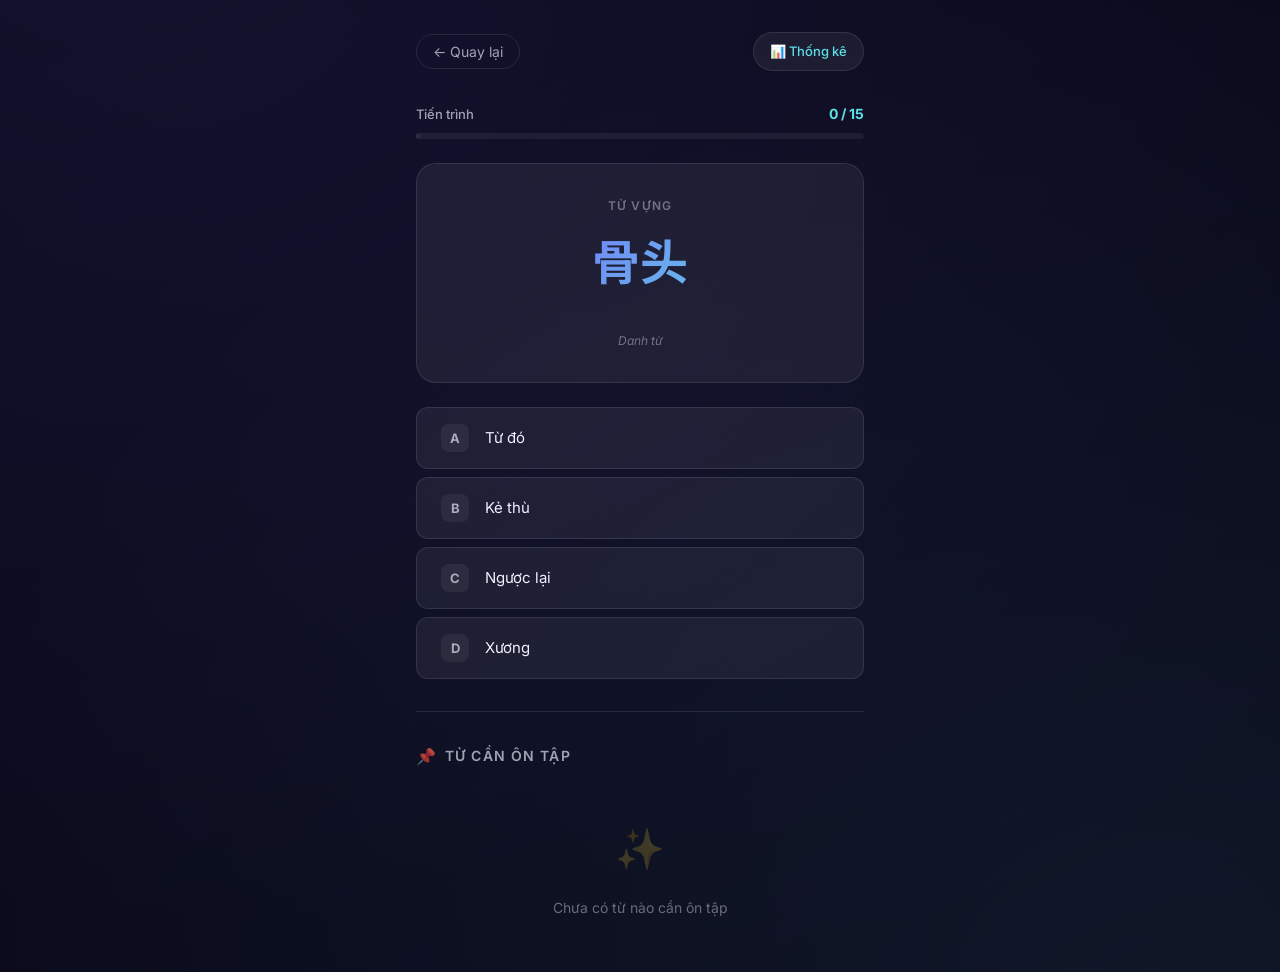
==== quiz.html @ 5e08f553 "init" ====
<!DOCTYPE html>
<html lang="vi">
<head>
  <meta charset="UTF-8">
  <meta name="viewport" content="width=device-width, initial-scale=1.0, maximum-scale=1.0, user-scalable=no">
  <meta name="description" content="Quiz từ vựng HSK 5 - Luyện tập với 1250 từ vựng tiếng Trung">
  <title>HSK 5 Quiz - Luyện Từ Vựng</title>
  <link rel="stylesheet" href="styles.css">
  <link rel="icon" href="data:image/svg+xml,<svg xmlns='http://www.w3.org/2000/svg' viewBox='0 0 100 100'><text y='.9em' font-size='90'>🀄</text></svg>">
</head>
<body>
  <div class="app-container">
    <!-- Header -->
    <div class="quiz-header">
      <button class="back-btn" onclick="window.location.href='index.html'" id="back-btn">
        ← Quay lại
      </button>
      <a class="stats-link" href="stats.html" id="stats-link">
        📊 Thống kê
      </a>
    </div>

    <!-- Quiz Area -->
    <div id="quiz-area">
      <!-- Progress -->
      <div class="progress-section" id="progress-section">
        <div class="progress-info">
          <span class="progress-label">Tiến trình</span>
          <span class="progress-count" id="progress-count">0 / 15</span>
        </div>
        <div class="progress-bar">
          <div class="progress-fill" id="progress-fill" style="width: 0%"></div>
        </div>
      </div>

      <!-- Question -->
      <div class="question-card" id="question-card">
        <div class="question-label">Từ vựng</div>
        <div class="question-chinese" id="question-chinese">汉字</div>
        <div class="question-pinyin" id="question-pinyin">pīnyīn</div>
        <div class="question-type" id="question-type"></div>
      </div>

      <!-- Feedback -->
      <div class="feedback" id="feedback"></div>

      <!-- Choices -->
      <div class="choices-grid" id="choices-grid">
        <button class="choice-btn" id="choice-0" onclick="selectAnswer(0)">
          <span class="choice-letter">A</span>
          <span class="choice-text" id="choice-text-0"></span>
        </button>
        <button class="choice-btn" id="choice-1" onclick="selectAnswer(1)">
          <span class="choice-letter">B</span>
          <span class="choice-text" id="choice-text-1"></span>
        </button>
        <button class="choice-btn" id="choice-2" onclick="selectAnswer(2)">
          <span class="choice-letter">C</span>
          <span class="choice-text" id="choice-text-2"></span>
        </button>
        <button class="choice-btn" id="choice-3" onclick="selectAnswer(3)">
          <span class="choice-letter">D</span>
          <span class="choice-text" id="choice-text-3"></span>
        </button>
      </div>
    </div>

    <!-- Summary (hidden initially) -->
    <div id="summary-area" class="hidden">
      <div class="glass-card summary-card">
        <div class="summary-emoji" id="summary-emoji">🎉</div>
        <div class="summary-title">Hoàn thành!</div>
        <div class="summary-score" id="summary-score">0/15</div>
        <div class="summary-label">câu trả lời đúng</div>

        <div class="summary-stats">
          <div class="stat-item">
            <div class="stat-value correct-text" id="stat-correct">0</div>
            <div class="stat-label">Đúng ✓</div>
          </div>
          <div class="stat-item">
            <div class="stat-value incorrect-text" id="stat-incorrect">0</div>
            <div class="stat-label">Sai ✗</div>
          </div>
        </div>

        <div class="btn-group">
          <button class="btn-primary" onclick="startNewQuiz()" id="play-again-btn">
            🔄 Chơi lại
          </button>
          <a class="btn-secondary" href="stats.html" id="view-stats-btn">
            📊 Xem thống kê
          </a>
          <a class="btn-secondary" href="index.html" id="back-home-btn">
            ← Về trang chính
          </a>
        </div>
      </div>
    </div>

    <!-- Divider -->
    <div class="divider"></div>

    <!-- Marked Words Section -->
    <div class="marked-section" id="marked-section">
      <div class="section-title">
        <span class="icon">📌</span>
        Từ cần ôn tập
      </div>
      <div id="marked-content">
        <!-- Filled by JS -->
      </div>
    </div>
  </div>

  <script src="hsk5_data.js"></script>
  <script src="app.js"></script>
</body>
</html>
---- styles.css ----
@import url('https://fonts.googleapis.com/css2?family=Inter:wght@300;400;500;600;700;800&family=Noto+Sans+SC:wght@400;500;700&display=swap');

/* ============================================
   Design Tokens
   ============================================ */
:root {
  /* Colors */
  --bg-primary: #0a0a1a;
  --bg-secondary: #12122a;
  --bg-card: rgba(255, 255, 255, 0.04);
  --bg-card-hover: rgba(255, 255, 255, 0.08);
  --bg-glass: rgba(255, 255, 255, 0.06);
  --bg-glass-border: rgba(255, 255, 255, 0.1);

  --text-primary: #f0f0ff;
  --text-secondary: rgba(240, 240, 255, 0.65);
  --text-muted: rgba(240, 240, 255, 0.4);

  --accent-primary: #7c5cfc;
  --accent-secondary: #5ce1e6;
  --accent-gradient: linear-gradient(135deg, #7c5cfc, #5ce1e6);
  --accent-gradient-hover: linear-gradient(135deg, #9078ff, #72eef3);

  --correct: #34d399;
  --correct-bg: rgba(52, 211, 153, 0.12);
  --correct-border: rgba(52, 211, 153, 0.3);

  --incorrect: #f87171;
  --incorrect-bg: rgba(248, 113, 113, 0.12);
  --incorrect-border: rgba(248, 113, 113, 0.3);

  --warning: #fbbf24;

  /* Spacing */
  --space-xs: 4px;
  --space-sm: 8px;
  --space-md: 16px;
  --space-lg: 24px;
  --space-xl: 32px;
  --space-2xl: 48px;

  /* Radius */
  --radius-sm: 8px;
  --radius-md: 12px;
  --radius-lg: 16px;
  --radius-xl: 20px;
  --radius-full: 9999px;

  /* Shadows */
  --shadow-sm: 0 2px 8px rgba(0, 0, 0, 0.3);
  --shadow-md: 0 4px 16px rgba(0, 0, 0, 0.4);
  --shadow-lg: 0 8px 32px rgba(0, 0, 0, 0.5);
  --shadow-glow: 0 0 20px rgba(124, 92, 252, 0.3);

  /* Transitions */
  --transition-fast: 150ms ease;
  --transition-base: 250ms ease;
  --transition-slow: 400ms cubic-bezier(0.4, 0, 0.2, 1);
}

/* ============================================
   Reset & Base
   ============================================ */
*, *::before, *::after {
  box-sizing: border-box;
  margin: 0;
  padding: 0;
}

html {
  font-size: 16px;
  -webkit-text-size-adjust: 100%;
}

body {
  font-family: 'Inter', -apple-system, BlinkMacSystemFont, sans-serif;
  background: var(--bg-primary);
  color: var(--text-primary);
  min-height: 100dvh;
  overflow-x: hidden;
  line-height: 1.6;
  -webkit-font-smoothing: antialiased;
}

/* Animated background */
body::before {
  content: '';
  position: fixed;
  top: -50%;
  left: -50%;
  width: 200%;
  height: 200%;
  background: radial-gradient(ellipse at 30% 20%, rgba(124, 92, 252, 0.08) 0%, transparent 50%),
              radial-gradient(ellipse at 70% 80%, rgba(92, 225, 230, 0.06) 0%, transparent 50%),
              radial-gradient(ellipse at 50% 50%, rgba(124, 92, 252, 0.03) 0%, transparent 70%);
  animation: bgFloat 20s ease-in-out infinite;
  pointer-events: none;
  z-index: 0;
}

@keyframes bgFloat {
  0%, 100% { transform: translate(0, 0) rotate(0deg); }
  33% { transform: translate(2%, -1%) rotate(1deg); }
  66% { transform: translate(-1%, 2%) rotate(-1deg); }
}

/* ============================================
   Layout
   ============================================ */
.app-container {
  position: relative;
  z-index: 1;
  max-width: 480px;
  margin: 0 auto;
  padding: var(--space-md);
  min-height: 100dvh;
}

/* ============================================
   Header
   ============================================ */
.app-header {
  text-align: center;
  padding: var(--space-2xl) 0 var(--space-lg);
}

.app-logo {
  font-size: 2.5rem;
  margin-bottom: var(--space-sm);
  animation: logoFloat 3s ease-in-out infinite;
}

@keyframes logoFloat {
  0%, 100% { transform: translateY(0); }
  50% { transform: translateY(-6px); }
}

.app-title {
  font-size: 1.75rem;
  font-weight: 800;
  background: var(--accent-gradient);
  -webkit-background-clip: text;
  -webkit-text-fill-color: transparent;
  background-clip: text;
  letter-spacing: -0.02em;
  margin-bottom: var(--space-xs);
}

.app-subtitle {
  font-size: 0.875rem;
  color: var(--text-secondary);
  font-weight: 400;
}

/* ============================================
   Glass Card
   ============================================ */
.glass-card {
  background: var(--bg-glass);
  border: 1px solid var(--bg-glass-border);
  border-radius: var(--radius-lg);
  padding: var(--space-lg);
  backdrop-filter: blur(20px);
  -webkit-backdrop-filter: blur(20px);
  transition: all var(--transition-base);
}

.glass-card:hover {
  background: var(--bg-card-hover);
  border-color: rgba(255, 255, 255, 0.15);
}

/* ============================================
   HSK Level Cards (Main Screen)
   ============================================ */
.level-grid {
  display: flex;
  flex-direction: column;
  gap: var(--space-md);
  margin-top: var(--space-lg);
}

.level-card {
  display: flex;
  align-items: center;
  gap: var(--space-md);
  padding: var(--space-lg);
  background: var(--bg-glass);
  border: 1px solid var(--bg-glass-border);
  border-radius: var(--radius-lg);
  cursor: pointer;
  transition: all var(--transition-base);
  text-decoration: none;
  color: inherit;
  position: relative;
  overflow: hidden;
}

.level-card::before {
  content: '';
  position: absolute;
  top: 0;
  left: 0;
  right: 0;
  bottom: 0;
  background: var(--accent-gradient);
  opacity: 0;
  transition: opacity var(--transition-base);
}

.level-card:hover::before,
.level-card:active::before {
  opacity: 0.06;
}

.level-card:hover {
  transform: translateY(-2px);
  border-color: rgba(124, 92, 252, 0.3);
  box-shadow: var(--shadow-glow);
}

.level-card:active {
  transform: translateY(0) scale(0.98);
}

.level-card.disabled {
  opacity: 0.4;
  cursor: not-allowed;
  pointer-events: none;
}

.level-badge {
  width: 56px;
  height: 56px;
  border-radius: var(--radius-md);
  display: flex;
  align-items: center;
  justify-content: center;
  font-weight: 800;
  font-size: 1.125rem;
  flex-shrink: 0;
  position: relative;
  z-index: 1;
}

.level-badge.hsk3 {
  background: linear-gradient(135deg, rgba(251, 191, 36, 0.2), rgba(251, 191, 36, 0.05));
  color: #fbbf24;
  border: 1px solid rgba(251, 191, 36, 0.3);
}

.level-badge.hsk4 {
  background: linear-gradient(135deg, rgba(96, 165, 250, 0.2), rgba(96, 165, 250, 0.05));
  color: #60a5fa;
  border: 1px solid rgba(96, 165, 250, 0.3);
}

.level-badge.hsk5 {
  background: linear-gradient(135deg, rgba(124, 92, 252, 0.2), rgba(92, 225, 230, 0.1));
  color: var(--accent-secondary);
  border: 1px solid rgba(124, 92, 252, 0.3);
}

.level-info {
  flex: 1;
  position: relative;
  z-index: 1;
}

.level-name {
  font-size: 1.125rem;
  font-weight: 700;
  margin-bottom: 2px;
}

.level-desc {
  font-size: 0.8125rem;
  color: var(--text-secondary);
}

.level-arrow {
  font-size: 1.25rem;
  color: var(--text-muted);
  position: relative;
  z-index: 1;
  transition: transform var(--transition-base);
}

.level-card:hover .level-arrow {
  transform: translateX(4px);
  color: var(--accent-primary);
}

.coming-soon-tag {
  font-size: 0.625rem;
  font-weight: 600;
  text-transform: uppercase;
  letter-spacing: 0.08em;
  color: var(--warning);
  background: rgba(251, 191, 36, 0.1);
  border: 1px solid rgba(251, 191, 36, 0.2);
  padding: 2px 8px;
  border-radius: var(--radius-full);
  position: relative;
  z-index: 1;
}

/* ============================================
   Quiz Screen
   ============================================ */
.quiz-header {
  display: flex;
  align-items: center;
  justify-content: space-between;
  padding: var(--space-md) 0;
  margin-bottom: var(--space-md);
}

.back-btn {
  display: flex;
  align-items: center;
  gap: var(--space-xs);
  background: none;
  border: 1px solid var(--bg-glass-border);
  color: var(--text-secondary);
  font-size: 0.875rem;
  padding: var(--space-sm) var(--space-md);
  border-radius: var(--radius-full);
  cursor: pointer;
  transition: all var(--transition-fast);
  font-family: inherit;
}

.back-btn:hover {
  border-color: var(--accent-primary);
  color: var(--text-primary);
  background: rgba(124, 92, 252, 0.1);
}

.stats-link {
  display: flex;
  align-items: center;
  gap: var(--space-xs);
  background: var(--bg-glass);
  border: 1px solid var(--bg-glass-border);
  color: var(--accent-secondary);
  font-size: 0.8125rem;
  font-weight: 500;
  padding: var(--space-sm) var(--space-md);
  border-radius: var(--radius-full);
  cursor: pointer;
  transition: all var(--transition-fast);
  text-decoration: none;
  font-family: inherit;
}

.stats-link:hover {
  background: rgba(92, 225, 230, 0.1);
  border-color: var(--accent-secondary);
}

/* Progress */
.progress-section {
  margin-bottom: var(--space-lg);
}

.progress-info {
  display: flex;
  justify-content: space-between;
  align-items: center;
  margin-bottom: var(--space-sm);
}

.progress-label {
  font-size: 0.8125rem;
  color: var(--text-secondary);
  font-weight: 500;
}

.progress-count {
  font-size: 0.875rem;
  font-weight: 700;
  color: var(--accent-secondary);
}

.progress-bar {
  height: 6px;
  background: rgba(255, 255, 255, 0.06);
  border-radius: var(--radius-full);
  overflow: hidden;
}

.progress-fill {
  height: 100%;
  background: var(--accent-gradient);
  border-radius: var(--radius-full);
  transition: width var(--transition-slow);
  position: relative;
}

.progress-fill::after {
  content: '';
  position: absolute;
  top: 0;
  right: 0;
  width: 20px;
  height: 100%;
  background: rgba(255, 255, 255, 0.4);
  filter: blur(4px);
}

/* Question Card */
.question-card {
  background: var(--bg-glass);
  border: 1px solid var(--bg-glass-border);
  border-radius: var(--radius-xl);
  padding: var(--space-xl) var(--space-lg);
  text-align: center;
  margin-bottom: var(--space-lg);
  position: relative;
  overflow: hidden;
  animation: cardIn 0.4s cubic-bezier(0.4, 0, 0.2, 1);
}

@keyframes cardIn {
  from {
    opacity: 0;
    transform: translateY(20px) scale(0.96);
  }
  to {
    opacity: 1;
    transform: translateY(0) scale(1);
  }
}

.question-label {
  font-size: 0.75rem;
  text-transform: uppercase;
  letter-spacing: 0.1em;
  color: var(--text-muted);
  margin-bottom: var(--space-md);
  font-weight: 600;
}

.question-chinese {
  font-family: 'Noto Sans SC', sans-serif;
  font-size: 3rem;
  font-weight: 700;
  margin-bottom: var(--space-sm);
  line-height: 1.2;
  background: var(--accent-gradient);
  -webkit-background-clip: text;
  -webkit-text-fill-color: transparent;
  background-clip: text;
}

.question-pinyin {
  font-size: 1rem;
  color: var(--accent-secondary);
  font-weight: 500;
  margin-bottom: var(--space-sm);
  opacity: 0;
  transform: translateY(-8px);
  transition: all var(--transition-base);
}

.question-pinyin.show {
  opacity: 1;
  transform: translateY(0);
}

.question-type {
  font-size: 0.75rem;
  color: var(--text-muted);
  font-style: italic;
}

/* Answer Choices */
.choices-grid {
  display: flex;
  flex-direction: column;
  gap: var(--space-sm);
  margin-bottom: var(--space-lg);
}

.choice-btn {
  display: flex;
  align-items: center;
  gap: var(--space-md);
  width: 100%;
  padding: var(--space-md) var(--space-lg);
  background: var(--bg-glass);
  border: 1.5px solid var(--bg-glass-border);
  border-radius: var(--radius-md);
  color: var(--text-primary);
  font-size: 0.9375rem;
  font-family: inherit;
  cursor: pointer;
  transition: all var(--transition-fast);
  text-align: left;
  position: relative;
  overflow: hidden;
}

.choice-btn::before {
  content: '';
  position: absolute;
  top: 0;
  left: 0;
  right: 0;
  bottom: 0;
  opacity: 0;
  transition: opacity var(--transition-fast);
}

.choice-btn:hover:not(.disabled) {
  border-color: rgba(124, 92, 252, 0.4);
  background: rgba(124, 92, 252, 0.08);
  transform: translateX(4px);
}

.choice-btn:active:not(.disabled) {
  transform: translateX(2px) scale(0.99);
}

.choice-letter {
  width: 28px;
  height: 28px;
  border-radius: var(--radius-sm);
  display: flex;
  align-items: center;
  justify-content: center;
  font-weight: 700;
  font-size: 0.8125rem;
  background: rgba(255, 255, 255, 0.06);
  color: var(--text-secondary);
  flex-shrink: 0;
  transition: all var(--transition-fast);
}

.choice-btn:hover:not(.disabled) .choice-letter {
  background: rgba(124, 92, 252, 0.2);
  color: var(--accent-primary);
}

.choice-text {
  flex: 1;
}

/* Choice states */
.choice-btn.correct {
  border-color: var(--correct-border);
  background: var(--correct-bg);
  pointer-events: none;
}

.choice-btn.correct .choice-letter {
  background: rgba(52, 211, 153, 0.25);
  color: var(--correct);
}

.choice-btn.incorrect {
  border-color: var(--incorrect-border);
  background: var(--incorrect-bg);
  pointer-events: none;
}

.choice-btn.incorrect .choice-letter {
  background: rgba(248, 113, 113, 0.25);
  color: var(--incorrect);
}

.choice-btn.disabled {
  opacity: 0.4;
  pointer-events: none;
}

/* Feedback Message */
.feedback {
  text-align: center;
  padding: var(--space-md);
  border-radius: var(--radius-md);
  margin-bottom: var(--space-md);
  font-weight: 600;
  font-size: 0.9375rem;
  animation: feedbackIn 0.3s ease;
  display: none;
}

@keyframes feedbackIn {
  from { opacity: 0; transform: scale(0.9); }
  to { opacity: 1; transform: scale(1); }
}

.feedback.show {
  display: block;
}

.feedback.correct {
  background: var(--correct-bg);
  border: 1px solid var(--correct-border);
  color: var(--correct);
}

.feedback.incorrect {
  background: var(--incorrect-bg);
  border: 1px solid var(--incorrect-border);
  color: var(--incorrect);
}

/* ============================================
   Summary (End of Quiz)
   ============================================ */
.summary-card {
  text-align: center;
  animation: cardIn 0.5s ease;
}

.summary-emoji {
  font-size: 4rem;
  margin-bottom: var(--space-md);
  animation: logoFloat 2s ease-in-out infinite;
}

.summary-title {
  font-size: 1.5rem;
  font-weight: 800;
  margin-bottom: var(--space-sm);
  background: var(--accent-gradient);
  -webkit-background-clip: text;
  -webkit-text-fill-color: transparent;
  background-clip: text;
}

.summary-score {
  font-size: 3rem;
  font-weight: 800;
  color: var(--text-primary);
  margin-bottom: var(--space-xs);
}

.summary-label {
  font-size: 0.875rem;
  color: var(--text-secondary);
  margin-bottom: var(--space-xl);
}

.summary-stats {
  display: grid;
  grid-template-columns: 1fr 1fr;
  gap: var(--space-md);
  margin-bottom: var(--space-xl);
}

.stat-item {
  background: rgba(255, 255, 255, 0.04);
  border-radius: var(--radius-md);
  padding: var(--space-md);
}

.stat-value {
  font-size: 1.5rem;
  font-weight: 700;
}

.stat-value.correct-text {
  color: var(--correct);
}

.stat-value.incorrect-text {
  color: var(--incorrect);
}

.stat-label {
  font-size: 0.75rem;
  color: var(--text-secondary);
  margin-top: 2px;
}

/* ============================================
   Buttons
   ============================================ */
.btn-primary {
  display: inline-flex;
  align-items: center;
  justify-content: center;
  gap: var(--space-sm);
  width: 100%;
  padding: var(--space-md) var(--space-xl);
  background: var(--accent-gradient);
  color: white;
  border: none;
  border-radius: var(--radius-md);
  font-size: 1rem;
  font-weight: 600;
  font-family: inherit;
  cursor: pointer;
  transition: all var(--transition-base);
  box-shadow: 0 4px 16px rgba(124, 92, 252, 0.3);
}

.btn-primary:hover {
  background: var(--accent-gradient-hover);
  transform: translateY(-2px);
  box-shadow: 0 6px 24px rgba(124, 92, 252, 0.4);
}

.btn-primary:active {
  transform: translateY(0) scale(0.98);
}

.btn-secondary {
  display: inline-flex;
  align-items: center;
  justify-content: center;
  gap: var(--space-sm);
  width: 100%;
  padding: var(--space-md) var(--space-xl);
  background: transparent;
  color: var(--text-primary);
  border: 1.5px solid var(--bg-glass-border);
  border-radius: var(--radius-md);
  font-size: 0.9375rem;
  font-weight: 500;
  font-family: inherit;
  cursor: pointer;
  transition: all var(--transition-base);
}

.btn-secondary:hover {
  border-color: var(--accent-primary);
  background: rgba(124, 92, 252, 0.08);
}

.btn-danger {
  display: inline-flex;
  align-items: center;
  justify-content: center;
  gap: var(--space-sm);
  width: 100%;
  padding: var(--space-md) var(--space-xl);
  background: rgba(248, 113, 113, 0.1);
  color: var(--incorrect);
  border: 1.5px solid var(--incorrect-border);
  border-radius: var(--radius-md);
  font-size: 0.9375rem;
  font-weight: 600;
  font-family: inherit;
  cursor: pointer;
  transition: all var(--transition-base);
}

.btn-danger:hover {
  background: rgba(248, 113, 113, 0.2);
  border-color: var(--incorrect);
}

.btn-group {
  display: flex;
  flex-direction: column;
  gap: var(--space-sm);
}

/* ============================================
   Marked Words Table (Quiz bottom)
   ============================================ */
.marked-section {
  margin-top: var(--space-xl);
}

.section-title {
  font-size: 0.875rem;
  font-weight: 600;
  color: var(--text-secondary);
  text-transform: uppercase;
  letter-spacing: 0.08em;
  margin-bottom: var(--space-md);
  display: flex;
  align-items: center;
  gap: var(--space-sm);
}

.section-title .icon {
  font-size: 1rem;
}

.marked-table {
  width: 100%;
  border-collapse: separate;
  border-spacing: 0 var(--space-xs);
}

.marked-table th {
  font-size: 0.6875rem;
  text-transform: uppercase;
  letter-spacing: 0.08em;
  color: var(--text-muted);
  font-weight: 600;
  padding: var(--space-sm) var(--space-md);
  text-align: left;
}

.marked-table td {
  padding: var(--space-sm) var(--space-md);
  background: rgba(255, 255, 255, 0.03);
  font-size: 0.875rem;
}

.marked-table tr td:first-child {
  border-radius: var(--radius-sm) 0 0 var(--radius-sm);
  font-family: 'Noto Sans SC', sans-serif;
  font-weight: 500;
  color: var(--accent-secondary);
}

.marked-table tr td:last-child {
  border-radius: 0 var(--radius-sm) var(--radius-sm) 0;
  color: var(--text-secondary);
  font-size: 0.8125rem;
}

.marked-table .wrong-count {
  color: var(--incorrect);
  font-weight: 600;
  font-size: 0.75rem;
}

.empty-state {
  text-align: center;
  padding: var(--space-xl) var(--space-md);
  color: var(--text-muted);
  font-size: 0.875rem;
}

.empty-state .empty-icon {
  font-size: 2.5rem;
  margin-bottom: var(--space-md);
  opacity: 0.5;
}

.empty-state p {
  margin-bottom: var(--space-xs);
}

/* ============================================
   Stats Screen
   ============================================ */
.stats-header {
  display: flex;
  align-items: center;
  gap: var(--space-md);
  padding: var(--space-md) 0;
  margin-bottom: var(--space-lg);
}

.stats-title {
  font-size: 1.25rem;
  font-weight: 700;
  flex: 1;
}

.stats-count {
  font-size: 0.8125rem;
  color: var(--text-secondary);
  background: var(--bg-glass);
  border: 1px solid var(--bg-glass-border);
  padding: var(--space-xs) var(--space-md);
  border-radius: var(--radius-full);
}

.stats-list {
  display: flex;
  flex-direction: column;
  gap: var(--space-sm);
  margin-bottom: var(--space-xl);
}

.stats-item {
  display: grid;
  grid-template-columns: auto 1fr auto;
  gap: var(--space-md);
  align-items: center;
  padding: var(--space-md) var(--space-lg);
  background: var(--bg-glass);
  border: 1px solid var(--bg-glass-border);
  border-radius: var(--radius-md);
  animation: cardIn 0.3s ease;
}

.stats-chinese {
  font-family: 'Noto Sans SC', sans-serif;
  font-size: 1.5rem;
  font-weight: 700;
  color: var(--accent-secondary);
  min-width: 60px;
}

.stats-detail {
  min-width: 0;
}

.stats-meaning {
  font-size: 0.875rem;
  color: var(--text-primary);
  margin-bottom: 2px;
}

.stats-pinyin {
  font-size: 0.8125rem;
  color: var(--text-secondary);
}

.stats-wrong {
  display: flex;
  flex-direction: column;
  align-items: center;
  gap: 2px;
}

.stats-wrong-count {
  font-size: 1.25rem;
  font-weight: 800;
  color: var(--incorrect);
}

.stats-wrong-label {
  font-size: 0.625rem;
  color: var(--text-muted);
  text-transform: uppercase;
  letter-spacing: 0.05em;
}

.stats-actions {
  margin-top: var(--space-lg);
  display: flex;
  flex-direction: column;
  gap: var(--space-sm);
}

/* ============================================
   Confirm Dialog
   ============================================ */
.dialog-overlay {
  position: fixed;
  top: 0;
  left: 0;
  right: 0;
  bottom: 0;
  background: rgba(0, 0, 0, 0.7);
  display: flex;
  align-items: center;
  justify-content: center;
  z-index: 1000;
  padding: var(--space-lg);
  animation: fadeIn 0.2s ease;
  backdrop-filter: blur(4px);
}

@keyframes fadeIn {
  from { opacity: 0; }
  to { opacity: 1; }
}

.dialog-box {
  background: var(--bg-secondary);
  border: 1px solid var(--bg-glass-border);
  border-radius: var(--radius-lg);
  padding: var(--space-xl);
  max-width: 320px;
  width: 100%;
  text-align: center;
  animation: dialogIn 0.3s cubic-bezier(0.4, 0, 0.2, 1);
}

@keyframes dialogIn {
  from { opacity: 0; transform: scale(0.9) translateY(10px); }
  to { opacity: 1; transform: scale(1) translateY(0); }
}

.dialog-icon {
  font-size: 2.5rem;
  margin-bottom: var(--space-md);
}

.dialog-title {
  font-size: 1.125rem;
  font-weight: 700;
  margin-bottom: var(--space-sm);
}

.dialog-message {
  font-size: 0.875rem;
  color: var(--text-secondary);
  margin-bottom: var(--space-xl);
}

.dialog-buttons {
  display: flex;
  gap: var(--space-sm);
}

.dialog-buttons .btn-secondary,
.dialog-buttons .btn-danger {
  flex: 1;
}

/* ============================================
   Divider
   ============================================ */
.divider {
  height: 1px;
  background: var(--bg-glass-border);
  margin: var(--space-xl) 0;
}

/* ============================================
   Animations
   ============================================ */
.fade-in {
  animation: fadeIn 0.3s ease;
}

.slide-up {
  animation: cardIn 0.4s ease;
}

/* Shake animation for wrong answer */
@keyframes shake {
  0%, 100% { transform: translateX(0); }
  20% { transform: translateX(-6px); }
  40% { transform: translateX(6px); }
  60% { transform: translateX(-4px); }
  80% { transform: translateX(4px); }
}

.shake {
  animation: shake 0.4s ease;
}

/* Pulse animation for correct */
@keyframes pulse {
  0% { transform: scale(1); }
  50% { transform: scale(1.02); }
  100% { transform: scale(1); }
}

.pulse {
  animation: pulse 0.3s ease;
}

/* ============================================
   Scrollbar
   ============================================ */
::-webkit-scrollbar {
  width: 4px;
}

::-webkit-scrollbar-track {
  background: transparent;
}

::-webkit-scrollbar-thumb {
  background: rgba(255, 255, 255, 0.1);
  border-radius: var(--radius-full);
}

::-webkit-scrollbar-thumb:hover {
  background: rgba(255, 255, 255, 0.2);
}

/* ============================================
   Responsive
   ============================================ */
@media (max-width: 380px) {
  .question-chinese {
    font-size: 2.5rem;
  }
  
  .app-title {
    font-size: 1.5rem;
  }
}

/* Hidden utility */
.hidden {
  display: none !important;
}
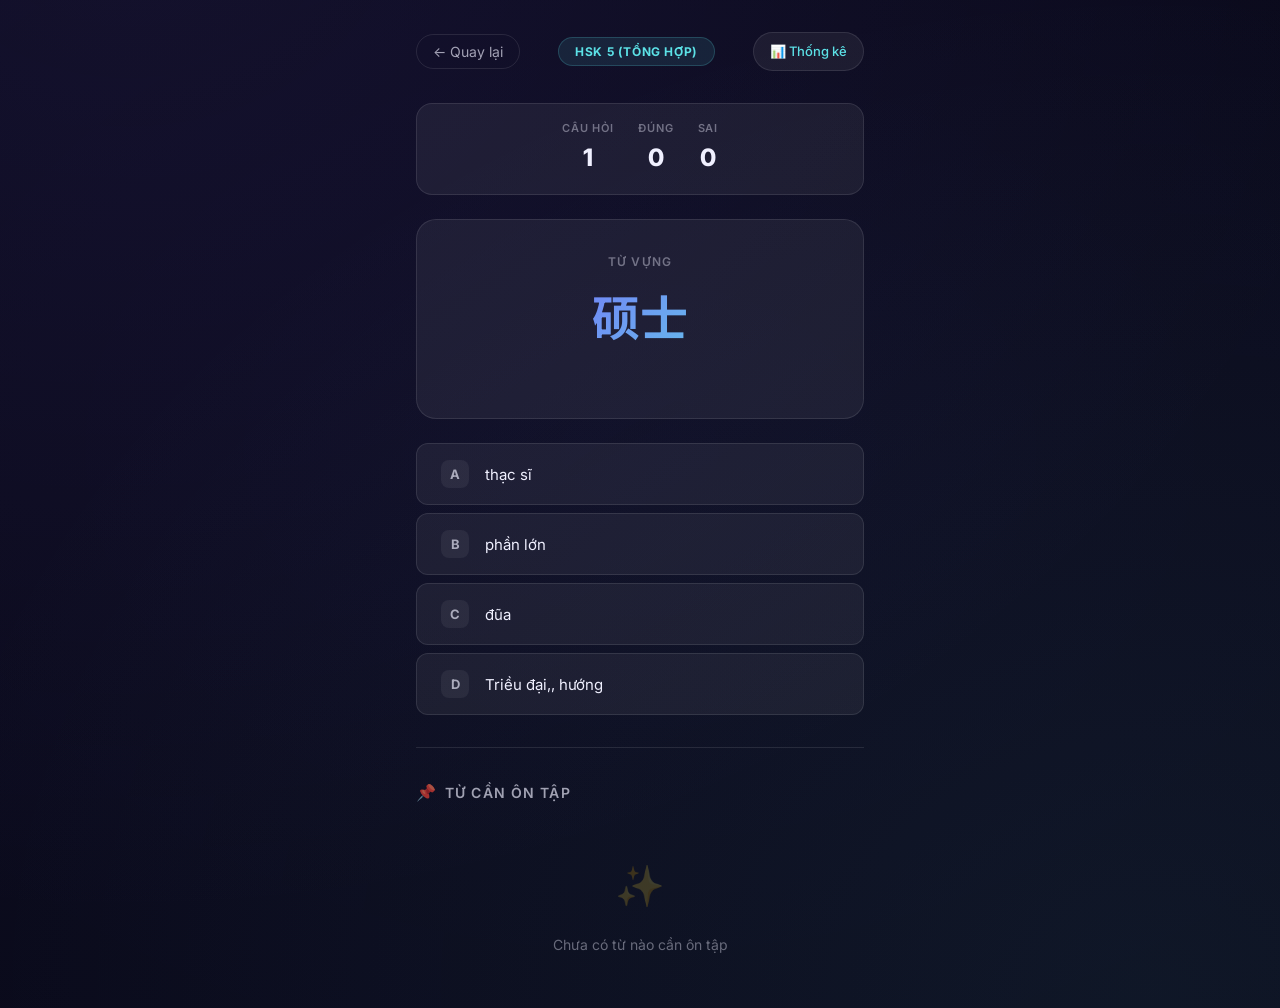
==== commit 1be5d910: "add words" ====
--- a/quiz.html
+++ b/quiz.html
@@ -3,8 +3,8 @@
 <head>
   <meta charset="UTF-8">
   <meta name="viewport" content="width=device-width, initial-scale=1.0, maximum-scale=1.0, user-scalable=no">
-  <meta name="description" content="Quiz từ vựng HSK 5 - Luyện tập với 1250 từ vựng tiếng Trung">
-  <title>HSK 5 Quiz - Luyện Từ Vựng</title>
+  <meta name="description" content="Quiz từ vựng HSK - Luyện tập từ vựng tiếng Trung">
+  <title>HSK Quiz - Luyện Từ Vựng</title>
   <link rel="stylesheet" href="styles.css">
   <link rel="icon" href="data:image/svg+xml,<svg xmlns='http://www.w3.org/2000/svg' viewBox='0 0 100 100'><text y='.9em' font-size='90'>🀄</text></svg>">
 </head>
@@ -15,6 +15,7 @@
       <button class="back-btn" onclick="window.location.href='index.html'" id="back-btn">
         ← Quay lại
       </button>
+      <span class="quiz-level-badge" id="quiz-level-badge">HSK 5</span>
       <a class="stats-link" href="stats.html" id="stats-link">
         📊 Thống kê
       </a>
@@ -22,14 +23,19 @@
 
     <!-- Quiz Area -->
     <div id="quiz-area">
-      <!-- Progress -->
-      <div class="progress-section" id="progress-section">
-        <div class="progress-info">
-          <span class="progress-label">Tiến trình</span>
-          <span class="progress-count" id="progress-count">0 / 15</span>
+      <!-- Score Bar -->
+      <div class="score-bar" id="score-bar">
+        <div class="score-item">
+          <span class="score-label">Câu hỏi</span>
+          <span class="score-value" id="question-number">1</span>
         </div>
-        <div class="progress-bar">
-          <div class="progress-fill" id="progress-fill" style="width: 0%"></div>
+        <div class="score-item">
+          <span class="score-label">Đúng</span>
+          <span class="score-value correct-text" id="correct-count">0</span>
+        </div>
+        <div class="score-item">
+          <span class="score-label">Sai</span>
+          <span class="score-value incorrect-text" id="incorrect-count">0</span>
         </div>
       </div>
 
@@ -63,39 +69,11 @@
           <span class="choice-text" id="choice-text-3"></span>
         </button>
       </div>
-    </div>
 
-    <!-- Summary (hidden initially) -->
-    <div id="summary-area" class="hidden">
-      <div class="glass-card summary-card">
-        <div class="summary-emoji" id="summary-emoji">🎉</div>
-        <div class="summary-title">Hoàn thành!</div>
-        <div class="summary-score" id="summary-score">0/15</div>
-        <div class="summary-label">câu trả lời đúng</div>
-
-        <div class="summary-stats">
-          <div class="stat-item">
-            <div class="stat-value correct-text" id="stat-correct">0</div>
-            <div class="stat-label">Đúng ✓</div>
-          </div>
-          <div class="stat-item">
-            <div class="stat-value incorrect-text" id="stat-incorrect">0</div>
-            <div class="stat-label">Sai ✗</div>
-          </div>
-        </div>
-
-        <div class="btn-group">
-          <button class="btn-primary" onclick="startNewQuiz()" id="play-again-btn">
-            🔄 Chơi lại
-          </button>
-          <a class="btn-secondary" href="stats.html" id="view-stats-btn">
-            📊 Xem thống kê
-          </a>
-          <a class="btn-secondary" href="index.html" id="back-home-btn">
-            ← Về trang chính
-          </a>
-        </div>
-      </div>
+      <!-- Next Button (shown after answering) -->
+      <button class="btn-primary next-btn hidden" id="next-btn" onclick="nextQuestion()">
+        Câu tiếp theo →
+      </button>
     </div>
 
     <!-- Divider -->
@@ -113,7 +91,7 @@
     </div>
   </div>
 
-  <script src="hsk5_data.js"></script>
+  <script src="vocab_data.js"></script>
   <script src="app.js"></script>
 </body>
 </html>
--- a/styles.css
+++ b/styles.css
@@ -1069,6 +1069,64 @@
 }
 
 /* ============================================
+   Score Bar
+   ============================================ */
+.score-bar {
+  display: flex;
+  justify-content: center;
+  gap: var(--space-lg);
+  margin-bottom: var(--space-lg);
+  padding: var(--space-md);
+  background: var(--bg-glass);
+  border: 1px solid var(--bg-glass-border);
+  border-radius: var(--radius-lg);
+}
+
+.score-item {
+  display: flex;
+  flex-direction: column;
+  align-items: center;
+  gap: 2px;
+}
+
+.score-label {
+  font-size: 0.6875rem;
+  text-transform: uppercase;
+  letter-spacing: 0.08em;
+  color: var(--text-muted);
+  font-weight: 600;
+}
+
+.score-value {
+  font-size: 1.5rem;
+  font-weight: 800;
+  color: var(--text-primary);
+}
+
+/* ============================================
+   Next Button
+   ============================================ */
+.next-btn {
+  margin-top: var(--space-md);
+  animation: fadeIn 0.3s ease;
+}
+
+/* ============================================
+   Quiz Level Badge
+   ============================================ */
+.quiz-level-badge {
+  font-size: 0.75rem;
+  font-weight: 700;
+  text-transform: uppercase;
+  letter-spacing: 0.05em;
+  color: var(--accent-secondary);
+  background: rgba(92, 225, 230, 0.1);
+  border: 1px solid rgba(92, 225, 230, 0.2);
+  padding: var(--space-xs) var(--space-md);
+  border-radius: var(--radius-full);
+}
+
+/* ============================================
    Responsive
    ============================================ */
 @media (max-width: 380px) {
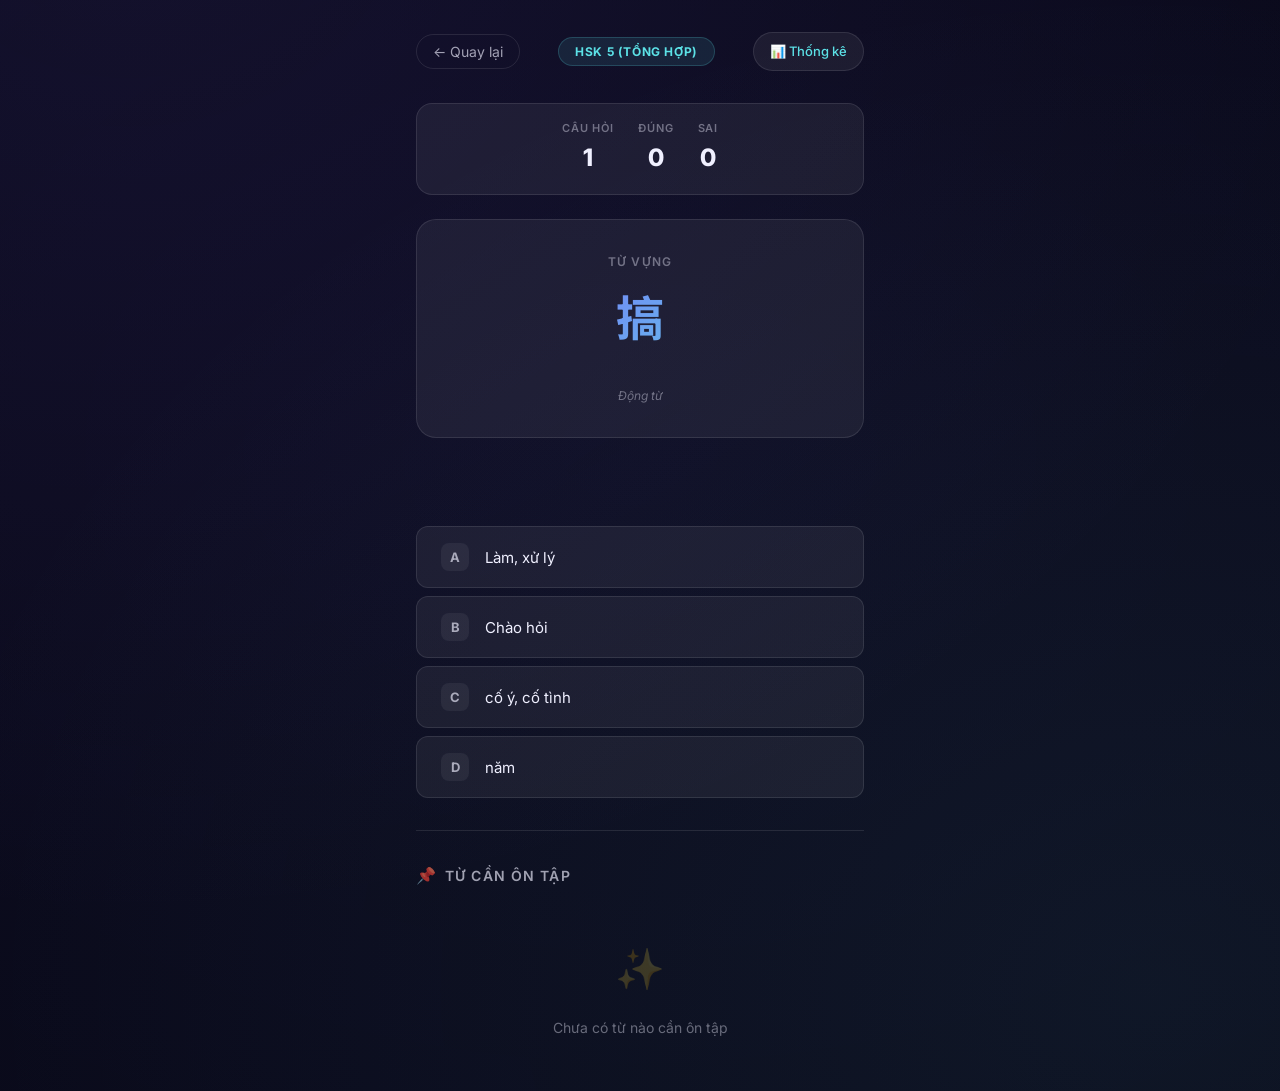
==== commit ba8a83b3: "fix bug" ====
--- a/quiz.html
+++ b/quiz.html
@@ -47,8 +47,11 @@
         <div class="question-type" id="question-type"></div>
       </div>
 
-      <!-- Feedback -->
-      <div class="feedback" id="feedback"></div>
+      <!-- Feedback + Next -->
+      <div class="feedback-row" id="feedback-row">
+        <div class="feedback" id="feedback"></div>
+        <button class="btn-next hidden" id="next-btn" onclick="nextQuestion()">Tiếp →</button>
+      </div>
 
       <!-- Choices -->
       <div class="choices-grid" id="choices-grid">
@@ -70,10 +73,7 @@
         </button>
       </div>
 
-      <!-- Next Button (shown after answering) -->
-      <button class="btn-primary next-btn hidden" id="next-btn" onclick="nextQuestion()">
-        Câu tiếp theo →
-      </button>
+
     </div>
 
     <!-- Divider -->
--- a/styles.css
+++ b/styles.css
@@ -575,12 +575,20 @@
   pointer-events: none;
 }
 
-/* Feedback Message */
+/* Feedback Message & Next Row */
+.feedback-row {
+  display: flex;
+  gap: var(--space-sm);
+  align-items: center;
+  margin-bottom: var(--space-md);
+  min-height: 48px;
+}
+
 .feedback {
+  flex: 1;
   text-align: center;
-  padding: var(--space-md);
+  padding: var(--space-sm) var(--space-md);
   border-radius: var(--radius-md);
-  margin-bottom: var(--space-md);
   font-weight: 600;
   font-size: 0.9375rem;
   animation: feedbackIn 0.3s ease;
@@ -606,6 +614,35 @@
   background: var(--incorrect-bg);
   border: 1px solid var(--incorrect-border);
   color: var(--incorrect);
+}
+
+.btn-next {
+  display: inline-flex;
+  align-items: center;
+  justify-content: center;
+  padding: var(--space-sm) var(--space-md);
+  background: var(--accent-gradient);
+  color: white;
+  border: none;
+  border-radius: var(--radius-md);
+  font-size: 0.875rem;
+  font-weight: 600;
+  font-family: inherit;
+  cursor: pointer;
+  white-space: nowrap;
+  transition: all var(--transition-base);
+  box-shadow: 0 4px 12px rgba(124, 92, 252, 0.3);
+  height: 42px;
+}
+
+.btn-next:hover {
+  background: var(--accent-gradient-hover);
+  transform: translateY(-1px);
+  box-shadow: 0 6px 16px rgba(124, 92, 252, 0.4);
+}
+
+.btn-next:active {
+  transform: translateY(0) scale(0.98);
 }
 
 /* ============================================
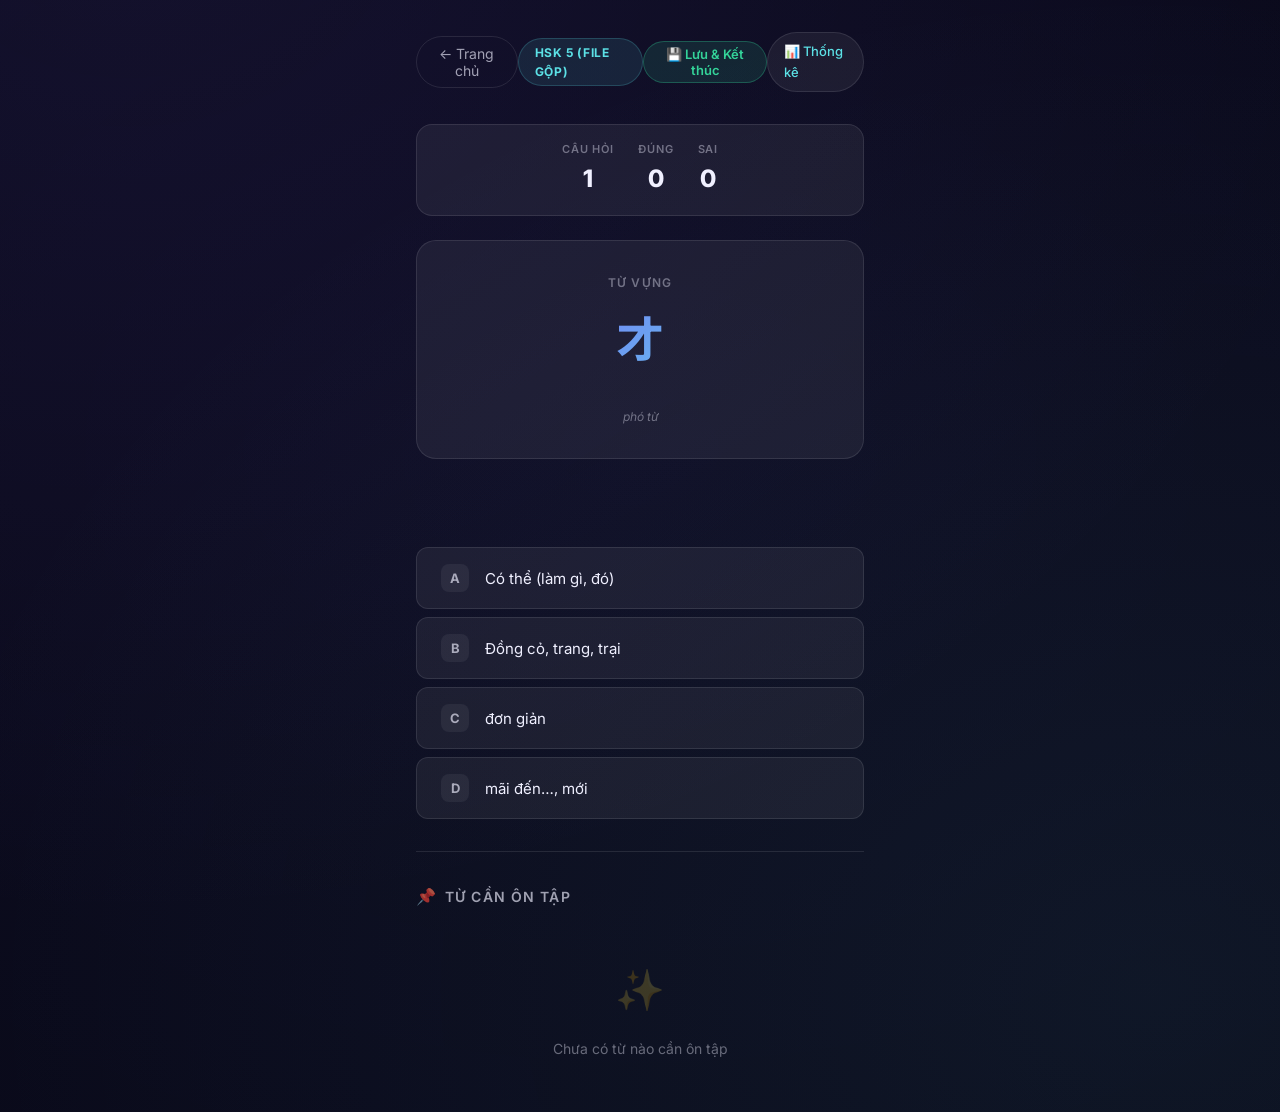
==== commit 3f86bacb: "update" ====
--- a/quiz.html
+++ b/quiz.html
@@ -13,9 +13,12 @@
     <!-- Header -->
     <div class="quiz-header">
       <button class="back-btn" onclick="window.location.href='index.html'" id="back-btn">
-        ← Quay lại
+        ← Trang chủ
       </button>
       <span class="quiz-level-badge" id="quiz-level-badge">HSK 5</span>
+      <button class="btn-save-session" onclick="finishAndSaveSession()" id="save-session-btn" title="Lưu phiên chơi vào lịch sử">
+        💾 Lưu & Kết thúc
+      </button>
       <a class="stats-link" href="stats.html" id="stats-link">
         📊 Thống kê
       </a>
@@ -92,6 +95,7 @@
   </div>
 
   <script src="vocab_data.js"></script>
+  <script src="gemini_hsk5_data.js"></script>
   <script src="app.js"></script>
 </body>
 </html>
--- a/styles.css
+++ b/styles.css
@@ -171,13 +171,89 @@
 }
 
 /* ============================================
+   Data Source Selector
+   ============================================ */
+.source-selector-container {
+  margin-bottom: var(--space-lg);
+  background: var(--bg-glass);
+  border: 1px solid var(--bg-glass-border);
+  border-radius: var(--radius-lg);
+  padding: var(--space-md);
+  backdrop-filter: blur(20px);
+}
+
+.source-selector-title {
+  font-size: 0.75rem;
+  font-weight: 700;
+  text-transform: uppercase;
+  letter-spacing: 0.08em;
+  color: var(--text-muted);
+  margin-bottom: var(--space-sm);
+}
+
+.source-tabs {
+  display: grid;
+  grid-template-columns: 1fr 1fr;
+  gap: var(--space-sm);
+}
+
+.source-tab {
+  display: flex;
+  align-items: center;
+  gap: var(--space-sm);
+  padding: var(--space-sm) var(--space-md);
+  background: rgba(255, 255, 255, 0.03);
+  border: 1.5px solid var(--bg-glass-border);
+  border-radius: var(--radius-md);
+  color: var(--text-secondary);
+  font-family: inherit;
+  cursor: pointer;
+  transition: all var(--transition-fast);
+  text-align: left;
+}
+
+.source-tab:hover {
+  border-color: rgba(124, 92, 252, 0.3);
+  background: rgba(124, 92, 252, 0.05);
+}
+
+.source-tab.active {
+  border-color: var(--accent-secondary);
+  background: linear-gradient(135deg, rgba(124, 92, 252, 0.2), rgba(92, 225, 230, 0.1));
+  color: var(--text-primary);
+  box-shadow: 0 4px 12px rgba(92, 225, 230, 0.15);
+}
+
+.source-tab-icon {
+  font-size: 1.25rem;
+}
+
+.source-tab-info {
+  display: flex;
+  flex-direction: column;
+}
+
+.source-tab-name {
+  font-size: 0.8125rem;
+  font-weight: 700;
+  line-height: 1.2;
+}
+
+.source-tab-desc {
+  font-size: 0.6875rem;
+  color: var(--accent-secondary);
+  font-weight: 600;
+  margin-top: 2px;
+}
+
+/* ============================================
    HSK Level Cards (Main Screen)
    ============================================ */
 .level-grid {
   display: flex;
   flex-direction: column;
   gap: var(--space-md);
-  margin-top: var(--space-lg);
+  margin-top: var(--space-md);
 }
 
 .level-card {
@@ -1166,6 +1242,203 @@
 /* ============================================
    Responsive
    ============================================ */
+/* ============================================
+   Active Session Banner (Main Screen)
+   ============================================ */
+.active-session-banner {
+  background: linear-gradient(135deg, rgba(124, 92, 252, 0.15), rgba(92, 225, 230, 0.1));
+  border: 1px solid rgba(124, 92, 252, 0.4);
+  border-radius: var(--radius-lg);
+  padding: var(--space-md);
+  margin-bottom: var(--space-lg);
+  backdrop-filter: blur(10px);
+  animation: cardIn 0.3s ease;
+}
+
+.active-session-header {
+  display: flex;
+  align-items: center;
+  justify-content: space-between;
+  margin-bottom: var(--space-xs);
+}
+
+.active-session-badge {
+  font-size: 0.75rem;
+  font-weight: 700;
+  text-transform: uppercase;
+  letter-spacing: 0.05em;
+  color: var(--accent-secondary);
+}
+
+.active-session-details {
+  font-size: 0.875rem;
+  color: var(--text-primary);
+  font-weight: 600;
+  margin-bottom: var(--space-md);
+}
+
+.active-session-actions {
+  display: flex;
+  gap: var(--space-sm);
+}
+
+.btn-sm {
+  padding: var(--space-xs) var(--space-md) !important;
+  font-size: 0.8125rem !important;
+  border-radius: var(--radius-md) !important;
+}
+
+/* ============================================
+   Stats Navigation Tabs
+   ============================================ */
+.stats-nav-tabs {
+  display: grid;
+  grid-template-columns: 1fr 1fr;
+  gap: var(--space-xs);
+  background: rgba(255, 255, 255, 0.04);
+  border: 1px solid var(--bg-glass-border);
+  border-radius: var(--radius-md);
+  padding: 4px;
+  margin-bottom: var(--space-lg);
+}
+
+.stats-nav-tab {
+  padding: var(--space-sm) var(--space-md);
+  background: transparent;
+  border: none;
+  border-radius: var(--radius-sm);
+  color: var(--text-secondary);
+  font-size: 0.875rem;
+  font-weight: 600;
+  font-family: inherit;
+  cursor: pointer;
+  transition: all var(--transition-fast);
+  text-align: center;
+}
+
+.stats-nav-tab.active {
+  background: var(--accent-gradient);
+  color: white;
+  box-shadow: 0 2px 8px rgba(124, 92, 252, 0.3);
+}
+
+/* ============================================
+   Play History Cards
+   ============================================ */
+.history-list {
+  display: flex;
+  flex-direction: column;
+  gap: var(--space-md);
+  margin-bottom: var(--space-xl);
+}
+
+.history-card {
+  background: var(--bg-glass);
+  border: 1px solid var(--bg-glass-border);
+  border-radius: var(--radius-lg);
+  padding: var(--space-md);
+  backdrop-filter: blur(10px);
+}
+
+.history-card-header {
+  display: flex;
+  justify-content: space-between;
+  align-items: center;
+  margin-bottom: var(--space-xs);
+}
+
+.history-date {
+  font-size: 0.75rem;
+  color: var(--text-muted);
+}
+
+.history-level {
+  font-size: 0.75rem;
+  font-weight: 700;
+  color: var(--accent-secondary);
+  background: rgba(92, 225, 230, 0.1);
+  padding: 2px 8px;
+  border-radius: var(--radius-full);
+}
+
+.history-summary {
+  display: flex;
+  align-items: center;
+  justify-content: space-between;
+  margin-bottom: var(--space-sm);
+}
+
+.history-score-tag {
+  font-size: 1rem;
+  font-weight: 800;
+}
+
+.history-wrong-count-tag {
+  font-size: 0.8125rem;
+  color: var(--incorrect);
+  font-weight: 600;
+}
+
+.history-wrong-title {
+  font-size: 0.75rem;
+  text-transform: uppercase;
+  letter-spacing: 0.05em;
+  color: var(--text-muted);
+  font-weight: 700;
+  margin-top: var(--space-xs);
+  margin-bottom: var(--space-xs);
+}
+
+.history-wrong-items {
+  display: flex;
+  flex-wrap: wrap;
+  gap: 6px;
+}
+
+.history-wrong-chip {
+  background: rgba(248, 113, 113, 0.1);
+  border: 1px solid rgba(248, 113, 113, 0.25);
+  color: var(--text-primary);
+  font-size: 0.8125rem;
+  padding: 4px 10px;
+  border-radius: var(--radius-sm);
+  display: flex;
+  align-items: center;
+  gap: 6px;
+}
+
+.history-wrong-chip .chip-pinyin {
+  font-size: 0.6875rem;
+  color: var(--accent-secondary);
+}
+
+.history-wrong-chip .chip-meaning {
+  font-size: 0.75rem;
+  color: var(--text-secondary);
+}
+
+/* Save Session Button in Quiz Header */
+.btn-save-session {
+  display: inline-flex;
+  align-items: center;
+  gap: 4px;
+  background: rgba(52, 211, 153, 0.12);
+  border: 1px solid var(--correct-border);
+  color: var(--correct);
+  font-size: 0.8125rem;
+  font-weight: 600;
+  padding: var(--space-xs) var(--space-md);
+  border-radius: var(--radius-full);
+  cursor: pointer;
+  transition: all var(--transition-fast);
+  font-family: inherit;
+}
+
+.btn-save-session:hover {
+  background: rgba(52, 211, 153, 0.25);
+}
+
+/* Responsive */
 @media (max-width: 380px) {
   .question-chinese {
     font-size: 2.5rem;
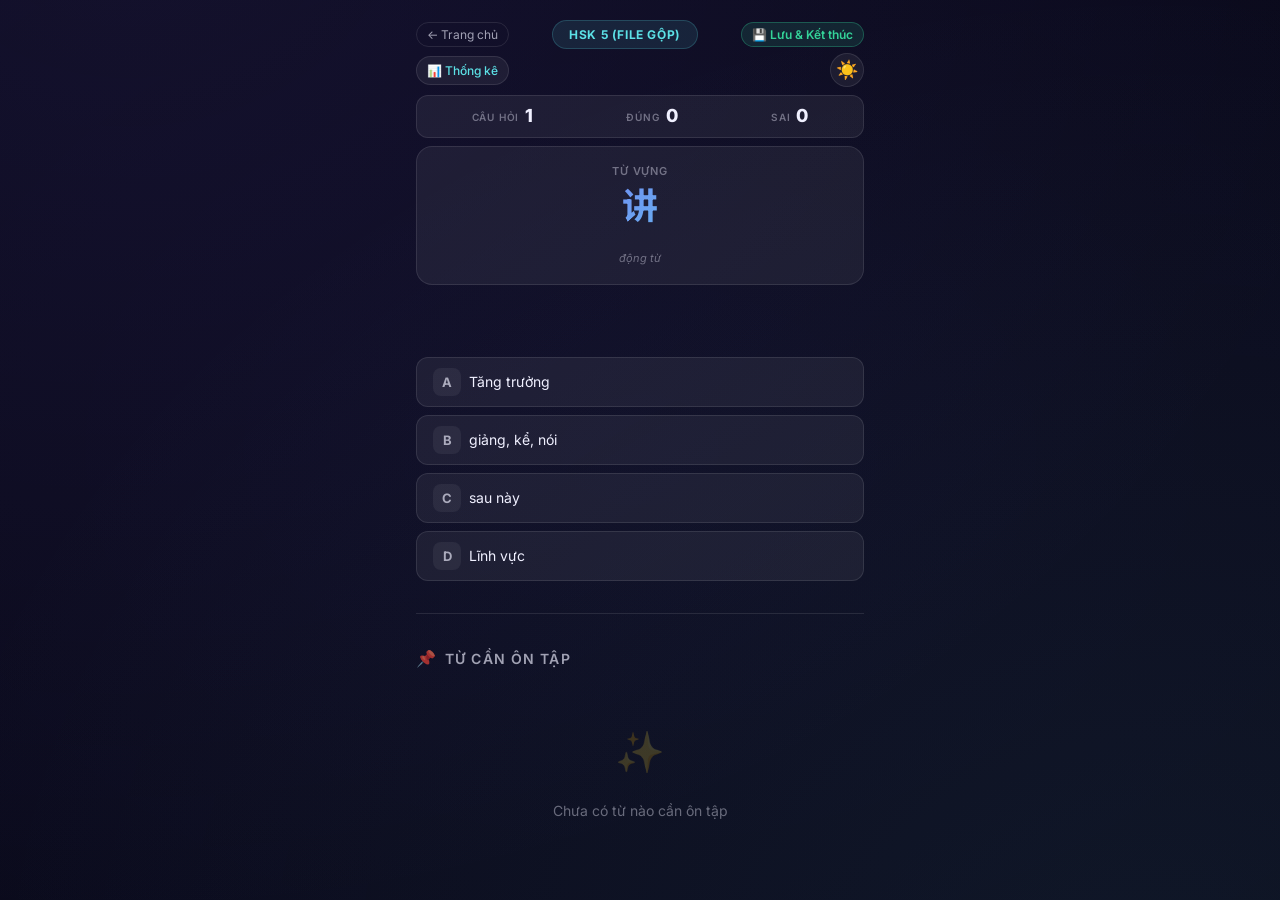
==== commit 8e0ded36: "new theme" ====
--- a/quiz.html
+++ b/quiz.html
@@ -7,6 +7,7 @@
   <title>HSK Quiz - Luyện Từ Vựng</title>
   <link rel="stylesheet" href="styles.css">
   <link rel="icon" href="data:image/svg+xml,<svg xmlns='http://www.w3.org/2000/svg' viewBox='0 0 100 100'><text y='.9em' font-size='90'>🀄</text></svg>">
+  <script src="theme.js"></script>
 </head>
 <body>
   <div class="app-container">
@@ -22,6 +23,7 @@
       <a class="stats-link" href="stats.html" id="stats-link">
         📊 Thống kê
       </a>
+      <button class="theme-toggle-btn" onclick="toggleTheme()" id="theme-btn">☀️</button>
     </div>
 
     <!-- Quiz Area -->
--- a/styles.css
+++ b/styles.css
@@ -4,7 +4,7 @@
    Design Tokens
    ============================================ */
 :root {
-  /* Colors */
+  /* Colors (Dark Theme Default) */
   --bg-primary: #0a0a1a;
   --bg-secondary: #12122a;
   --bg-card: rgba(255, 255, 255, 0.04);
@@ -56,6 +56,61 @@
   --transition-fast: 150ms ease;
   --transition-base: 250ms ease;
   --transition-slow: 400ms cubic-bezier(0.4, 0, 0.2, 1);
+}
+
+/* Light Theme Overrides */
+[data-theme="light"] {
+  --bg-primary: #f1f5f9;
+  --bg-secondary: #ffffff;
+  --bg-card: rgba(255, 255, 255, 0.85);
+  --bg-card-hover: rgba(255, 255, 255, 0.95);
+  --bg-glass: rgba(255, 255, 255, 0.75);
+  --bg-glass-border: rgba(0, 0, 0, 0.08);
+
+  --text-primary: #0f172a;
+  --text-secondary: #475569;
+  --text-muted: #64748b;
+
+  --accent-primary: #6366f1;
+  --accent-secondary: #0ea5e9;
+  --accent-gradient: linear-gradient(135deg, #6366f1, #0ea5e9);
+  --accent-gradient-hover: linear-gradient(135deg, #4f46e5, #0284c7);
+
+  --correct: #059669;
+  --correct-bg: rgba(16, 185, 129, 0.12);
+  --correct-border: rgba(16, 185, 129, 0.35);
+
+  --incorrect: #dc2626;
+  --incorrect-bg: rgba(239, 68, 68, 0.12);
+  --incorrect-border: rgba(239, 68, 68, 0.35);
+
+  --warning: #d97706;
+
+  --shadow-sm: 0 2px 8px rgba(0, 0, 0, 0.06);
+  --shadow-md: 0 4px 16px rgba(0, 0, 0, 0.08);
+  --shadow-lg: 0 8px 32px rgba(0, 0, 0, 0.12);
+  --shadow-glow: 0 0 20px rgba(99, 102, 241, 0.15);
+}
+
+/* Theme Toggle Button */
+.theme-toggle-btn {
+  display: inline-flex;
+  align-items: center;
+  justify-content: center;
+  width: 34px;
+  height: 34px;
+  border-radius: var(--radius-full);
+  background: var(--bg-glass);
+  border: 1px solid var(--bg-glass-border);
+  color: var(--text-primary);
+  font-size: 1.125rem;
+  cursor: pointer;
+  transition: all var(--transition-fast);
+}
+
+.theme-toggle-btn:hover {
+  background: var(--bg-card-hover);
+  transform: scale(1.08);
 }
 
 /* ============================================
@@ -388,19 +443,21 @@
   display: flex;
   align-items: center;
   justify-content: space-between;
-  padding: var(--space-md) 0;
-  margin-bottom: var(--space-md);
+  padding: var(--space-xs) 0;
+  margin-bottom: var(--space-xs);
+  gap: 4px;
+  flex-wrap: wrap;
 }
 
 .back-btn {
   display: flex;
   align-items: center;
-  gap: var(--space-xs);
+  gap: 4px;
   background: none;
   border: 1px solid var(--bg-glass-border);
   color: var(--text-secondary);
-  font-size: 0.875rem;
-  padding: var(--space-sm) var(--space-md);
+  font-size: 0.75rem;
+  padding: 4px 10px;
   border-radius: var(--radius-full);
   cursor: pointer;
   transition: all var(--transition-fast);
@@ -416,13 +473,13 @@
 .stats-link {
   display: flex;
   align-items: center;
-  gap: var(--space-xs);
+  gap: 4px;
   background: var(--bg-glass);
   border: 1px solid var(--bg-glass-border);
   color: var(--accent-secondary);
-  font-size: 0.8125rem;
+  font-size: 0.75rem;
   font-weight: 500;
-  padding: var(--space-sm) var(--space-md);
+  padding: 4px 10px;
   border-radius: var(--radius-full);
   cursor: pointer;
   transition: all var(--transition-fast);
@@ -489,10 +546,10 @@
 .question-card {
   background: var(--bg-glass);
   border: 1px solid var(--bg-glass-border);
-  border-radius: var(--radius-xl);
-  padding: var(--space-xl) var(--space-lg);
+  border-radius: var(--radius-lg);
+  padding: var(--space-md) var(--space-sm);
   text-align: center;
-  margin-bottom: var(--space-lg);
+  margin-bottom: var(--space-sm);
   position: relative;
   overflow: hidden;
   animation: cardIn 0.4s cubic-bezier(0.4, 0, 0.2, 1);
@@ -510,20 +567,20 @@
 }
 
 .question-label {
-  font-size: 0.75rem;
+  font-size: 0.6875rem;
   text-transform: uppercase;
-  letter-spacing: 0.1em;
+  letter-spacing: 0.08em;
   color: var(--text-muted);
-  margin-bottom: var(--space-md);
+  margin-bottom: 2px;
   font-weight: 600;
 }
 
 .question-chinese {
   font-family: 'Noto Sans SC', sans-serif;
-  font-size: 3rem;
+  font-size: 2.25rem;
   font-weight: 700;
-  margin-bottom: var(--space-sm);
-  line-height: 1.2;
+  margin-bottom: 2px;
+  line-height: 1.15;
   background: var(--accent-gradient);
   -webkit-background-clip: text;
   -webkit-text-fill-color: transparent;
@@ -531,13 +588,14 @@
 }
 
 .question-pinyin {
-  font-size: 1rem;
+  font-size: 0.875rem;
   color: var(--accent-secondary);
   font-weight: 500;
-  margin-bottom: var(--space-sm);
+  margin-bottom: 2px;
   opacity: 0;
-  transform: translateY(-8px);
+  transform: translateY(-4px);
   transition: all var(--transition-base);
+  min-height: 1.25rem;
 }
 
 .question-pinyin.show {
@@ -546,7 +604,7 @@
 }
 
 .question-type {
-  font-size: 0.75rem;
+  font-size: 0.6875rem;
   color: var(--text-muted);
   font-style: italic;
 }
@@ -555,21 +613,21 @@
 .choices-grid {
   display: flex;
   flex-direction: column;
+  gap: 8px;
+  margin-bottom: var(--space-sm);
+}
+
+.choice-btn {
+  display: flex;
+  align-items: center;
   gap: var(--space-sm);
-  margin-bottom: var(--space-lg);
-}
-
-.choice-btn {
-  display: flex;
-  align-items: center;
-  gap: var(--space-md);
   width: 100%;
-  padding: var(--space-md) var(--space-lg);
+  padding: 10px var(--space-md);
   background: var(--bg-glass);
   border: 1.5px solid var(--bg-glass-border);
   border-radius: var(--radius-md);
   color: var(--text-primary);
-  font-size: 0.9375rem;
+  font-size: 0.875rem;
   font-family: inherit;
   cursor: pointer;
   transition: all var(--transition-fast);
@@ -1186,24 +1244,24 @@
    ============================================ */
 .score-bar {
   display: flex;
-  justify-content: center;
-  gap: var(--space-lg);
-  margin-bottom: var(--space-lg);
-  padding: var(--space-md);
+  justify-content: space-around;
+  align-items: center;
+  gap: var(--space-md);
+  margin-bottom: var(--space-sm);
+  padding: 6px var(--space-md);
   background: var(--bg-glass);
   border: 1px solid var(--bg-glass-border);
-  border-radius: var(--radius-lg);
+  border-radius: var(--radius-md);
 }
 
 .score-item {
   display: flex;
-  flex-direction: column;
-  align-items: center;
-  gap: 2px;
+  align-items: center;
+  gap: 6px;
 }
 
 .score-label {
-  font-size: 0.6875rem;
+  font-size: 0.625rem;
   text-transform: uppercase;
   letter-spacing: 0.08em;
   color: var(--text-muted);
@@ -1211,7 +1269,7 @@
 }
 
 .score-value {
-  font-size: 1.5rem;
+  font-size: 1.125rem;
   font-weight: 800;
   color: var(--text-primary);
 }
@@ -1425,9 +1483,9 @@
   background: rgba(52, 211, 153, 0.12);
   border: 1px solid var(--correct-border);
   color: var(--correct);
-  font-size: 0.8125rem;
+  font-size: 0.75rem;
   font-weight: 600;
-  padding: var(--space-xs) var(--space-md);
+  padding: 4px 10px;
   border-radius: var(--radius-full);
   cursor: pointer;
   transition: all var(--transition-fast);
@@ -1438,14 +1496,57 @@
   background: rgba(52, 211, 153, 0.25);
 }
 
-/* Responsive */
-@media (max-width: 380px) {
+/* Responsive tuning for compact mobile screen view */
+@media (max-width: 480px) {
+  .app-container {
+    padding: var(--space-xs) var(--space-sm);
+  }
+
+  .quiz-header {
+    padding: 2px 0;
+    margin-bottom: 4px;
+  }
+
+  .score-bar {
+    padding: 4px var(--space-sm);
+    margin-bottom: 6px;
+  }
+
+  .score-value {
+    font-size: 1rem;
+  }
+
+  .question-card {
+    padding: var(--space-sm);
+    margin-bottom: 6px;
+  }
+
   .question-chinese {
-    font-size: 2.5rem;
+    font-size: 2rem;
   }
-  
+
+  .question-pinyin {
+    font-size: 0.8125rem;
+    min-height: 1.125rem;
+  }
+
+  .choices-grid {
+    gap: 6px;
+    margin-bottom: 6px;
+  }
+
+  .choice-btn {
+    padding: 8px var(--space-sm);
+    font-size: 0.8125rem;
+  }
+
+  .feedback-row {
+    min-height: 36px;
+    margin-bottom: 4px;
+  }
+
   .app-title {
-    font-size: 1.5rem;
+    font-size: 1.375rem;
   }
 }
 
